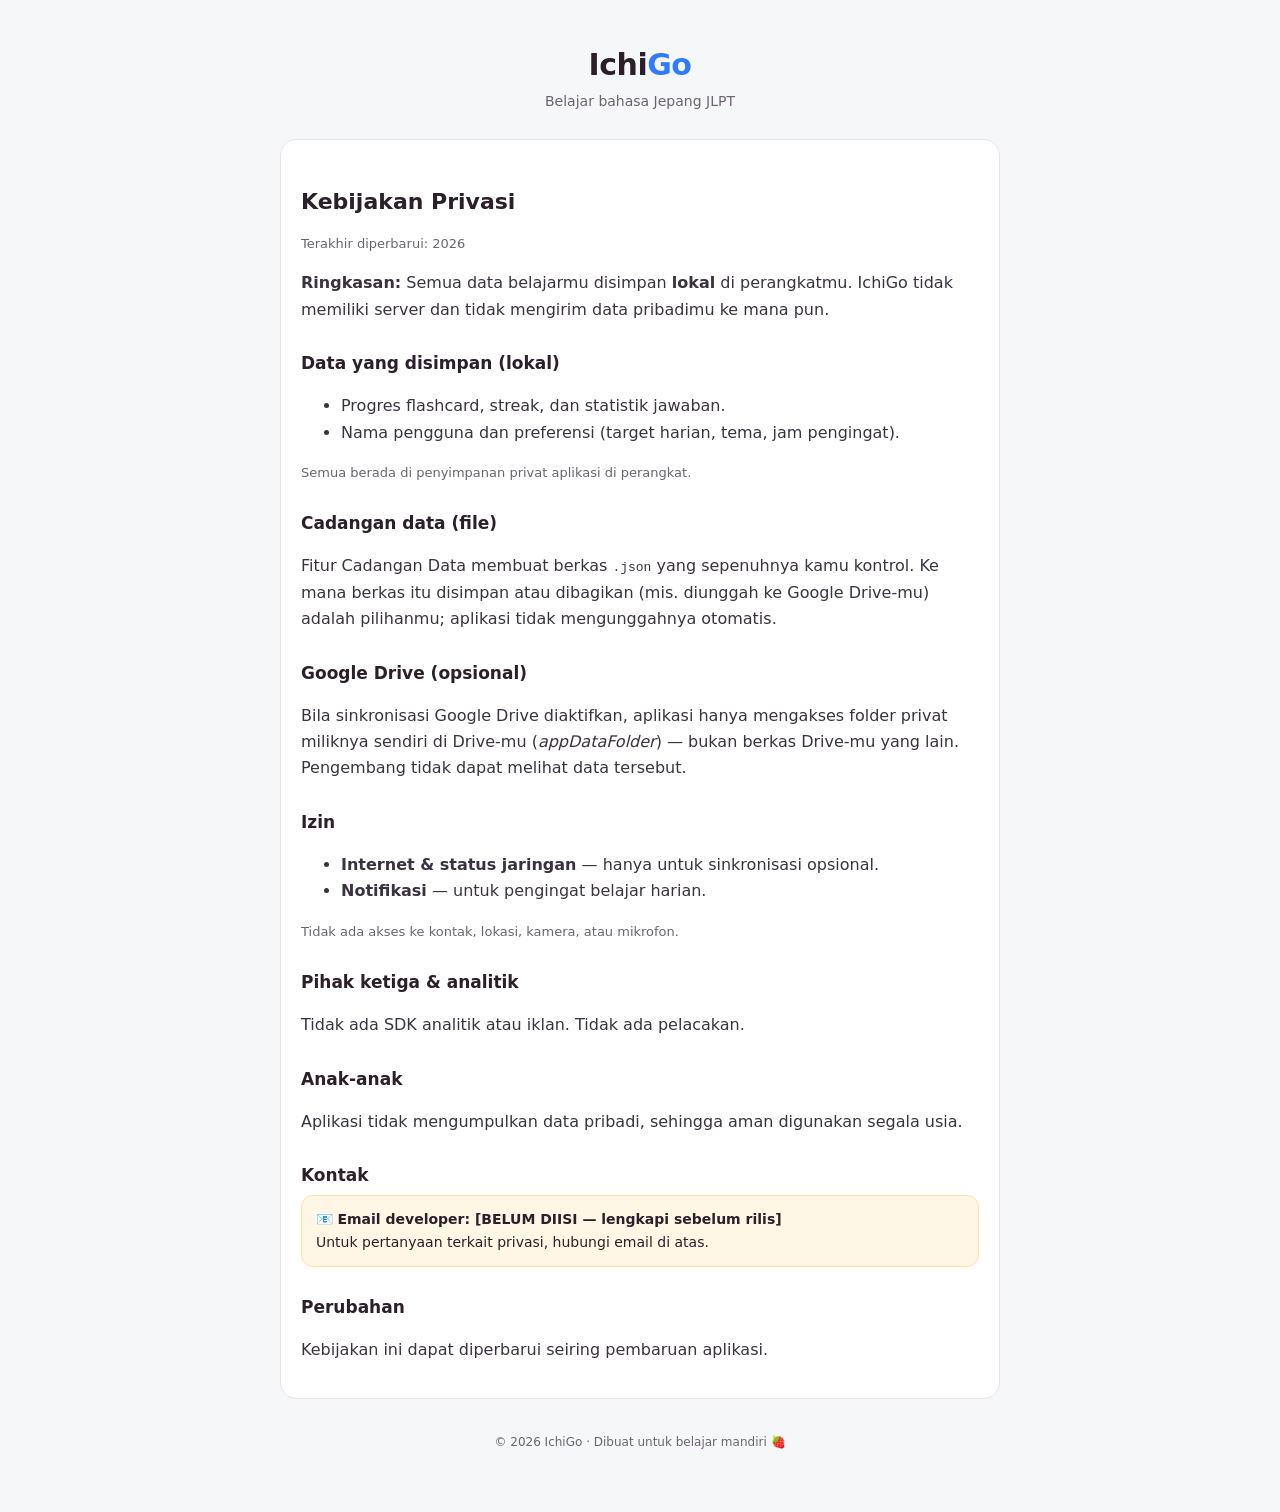
==== web/privacy.html @ dbcce214 "feat: Android unit tests + CI, Home "Mulai Review", rename IchiGo, privacy page Part B (engineering)" ====
<!doctype html>
<html lang="id">
<head>
  <meta charset="utf-8" />
  <meta name="viewport" content="width=device-width, initial-scale=1" />
  <title>Kebijakan Privasi — IchiGo</title>
  <style>
    :root { --ink:#2B2029; --muted:#6b6470; --blue:#2E7BFF; --card:#fff; --bg:#f6f7f9; --line:#e7e2ee; }
    * { box-sizing: border-box; }
    body { margin:0; background:var(--bg); color:var(--ink);
      font-family: system-ui, -apple-system, "Segoe UI", Roboto, sans-serif; line-height:1.65; }
    .wrap { max-width: 760px; margin: 0 auto; padding: 28px 20px 60px; }
    header { text-align:center; padding: 12px 0 8px; }
    .logo { font-size: 30px; font-weight: 800; letter-spacing:-.5px; }
    .logo span { color: var(--blue); }
    .sub { color: var(--muted); font-size: 14px; }
    h1 { font-size: 22px; margin: 26px 0 6px; }
    h2 { font-size: 17px; margin: 26px 0 6px; }
    p, li { color:#3a333f; }
    .card { background:var(--card); border:1px solid var(--line); border-radius:16px; padding: 18px 20px; margin-top: 18px; }
    .muted { color: var(--muted); font-size: 13px; }
    .note { background:#fff7e6; border:1px solid #ffe0a3; border-radius:12px; padding:12px 14px; font-size:14px; }
    a { color: var(--blue); }
    footer { text-align:center; color:var(--muted); font-size:12px; margin-top:34px; }
  </style>
</head>
<body>
  <div class="wrap">
    <header>
      <div class="logo">Ichi<span>Go</span></div>
      <div class="sub">Belajar bahasa Jepang JLPT</div>
    </header>

    <div class="card">
      <h1>Kebijakan Privasi</h1>
      <p class="muted">Terakhir diperbarui: 2026</p>
      <p><strong>Ringkasan:</strong> Semua data belajarmu disimpan <strong>lokal</strong> di
      perangkatmu. IchiGo tidak memiliki server dan tidak mengirim data pribadimu ke mana pun.</p>

      <h2>Data yang disimpan (lokal)</h2>
      <ul>
        <li>Progres flashcard, streak, dan statistik jawaban.</li>
        <li>Nama pengguna dan preferensi (target harian, tema, jam pengingat).</li>
      </ul>
      <p class="muted">Semua berada di penyimpanan privat aplikasi di perangkat.</p>

      <h2>Cadangan data (file)</h2>
      <p>Fitur Cadangan Data membuat berkas <code>.json</code> yang sepenuhnya kamu kontrol.
      Ke mana berkas itu disimpan atau dibagikan (mis. diunggah ke Google Drive-mu) adalah
      pilihanmu; aplikasi tidak mengunggahnya otomatis.</p>

      <h2>Google Drive (opsional)</h2>
      <p>Bila sinkronisasi Google Drive diaktifkan, aplikasi hanya mengakses folder privat
      miliknya sendiri di Drive-mu (<em>appDataFolder</em>) — bukan berkas Drive-mu yang lain.
      Pengembang tidak dapat melihat data tersebut.</p>

      <h2>Izin</h2>
      <ul>
        <li><strong>Internet & status jaringan</strong> — hanya untuk sinkronisasi opsional.</li>
        <li><strong>Notifikasi</strong> — untuk pengingat belajar harian.</li>
      </ul>
      <p class="muted">Tidak ada akses ke kontak, lokasi, kamera, atau mikrofon.</p>

      <h2>Pihak ketiga & analitik</h2>
      <p>Tidak ada SDK analitik atau iklan. Tidak ada pelacakan.</p>

      <h2>Anak-anak</h2>
      <p>Aplikasi tidak mengumpulkan data pribadi, sehingga aman digunakan segala usia.</p>

      <h2>Kontak</h2>
      <!-- TODO(developer email): ganti placeholder di bawah dengan email developer sebelum publish ke Play Store. -->
      <div class="note">
        📧 <strong>Email developer: [BELUM DIISI — lengkapi sebelum rilis]</strong><br />
        Untuk pertanyaan terkait privasi, hubungi email di atas.
      </div>

      <h2>Perubahan</h2>
      <p>Kebijakan ini dapat diperbarui seiring pembaruan aplikasi.</p>
    </div>

    <footer>© 2026 IchiGo · Dibuat untuk belajar mandiri 🍓</footer>
  </div>
</body>
</html>
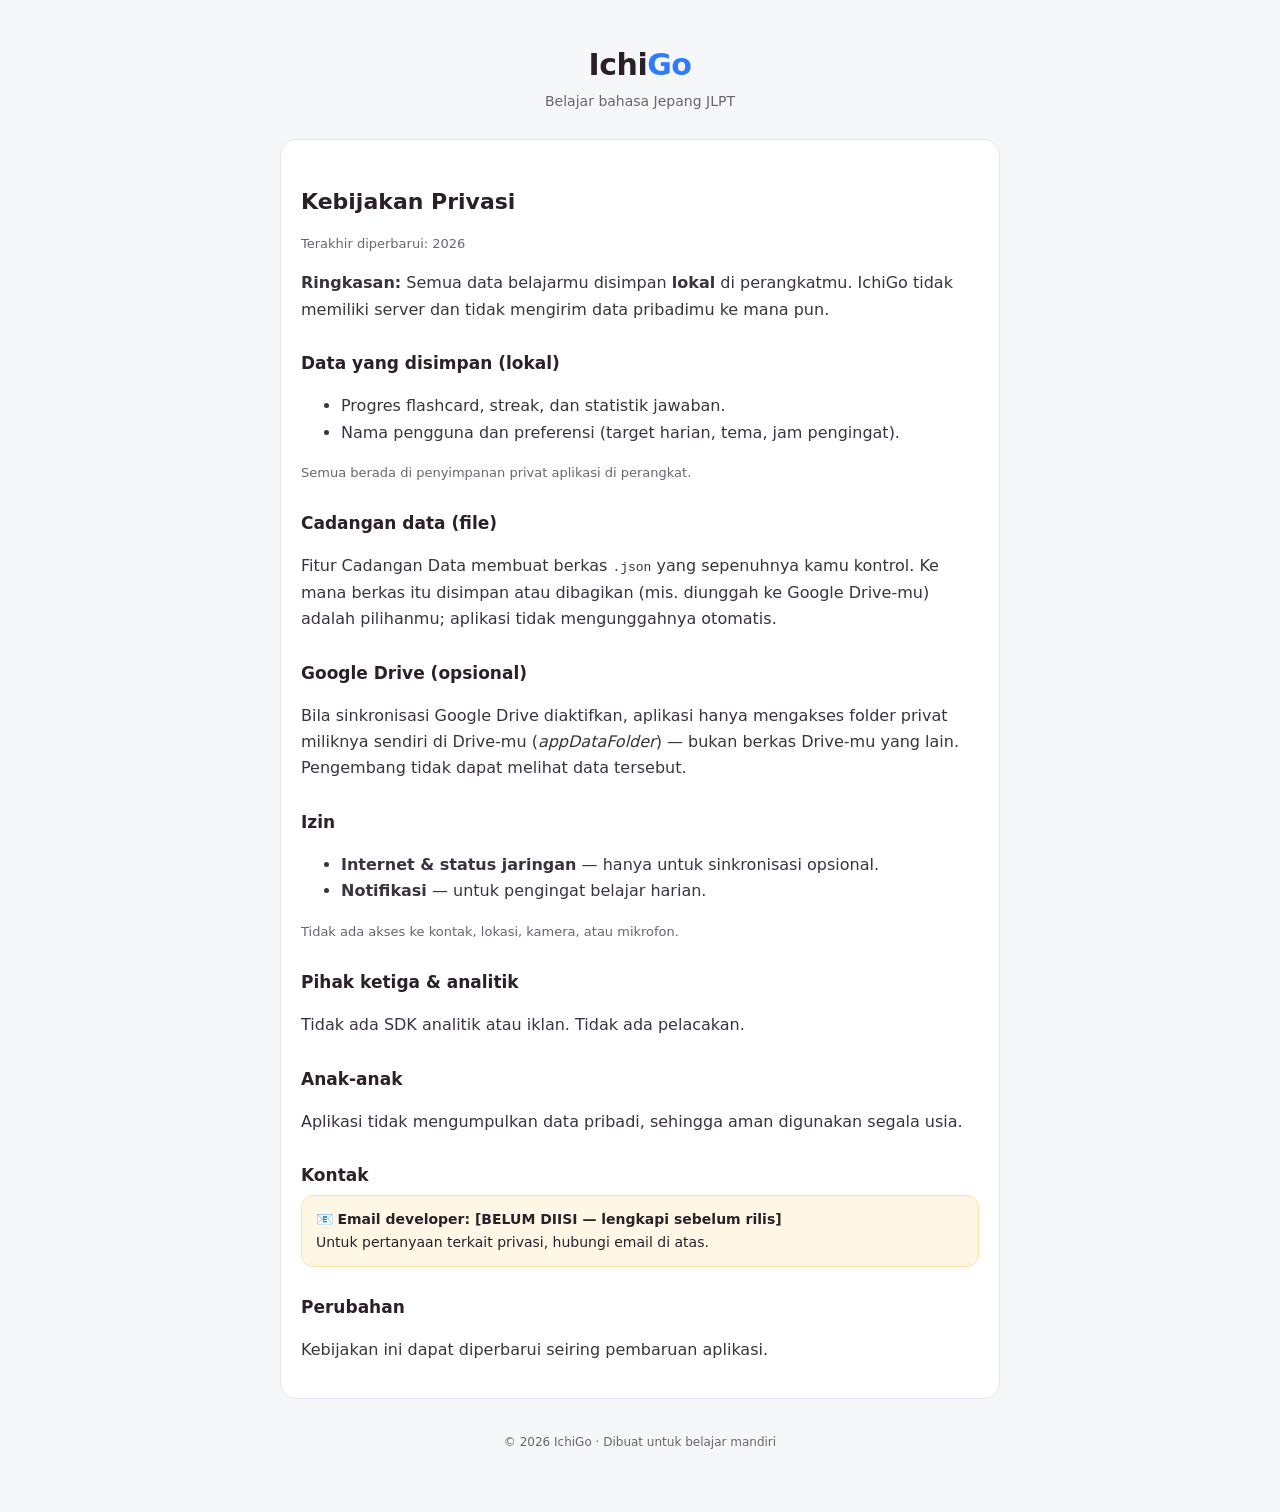
==== commit 24961f4a: "chore: drop strawberry emoji + Play Store assets & guide Branding: IchiGo is a play on words (一/五 + " ====
--- a/web/privacy.html
+++ b/web/privacy.html
@@ -78,7 +78,7 @@
       <p>Kebijakan ini dapat diperbarui seiring pembaruan aplikasi.</p>
     </div>
 
-    <footer>© 2026 IchiGo · Dibuat untuk belajar mandiri 🍓</footer>
+    <footer>© 2026 IchiGo · Dibuat untuk belajar mandiri</footer>
   </div>
 </body>
 </html>
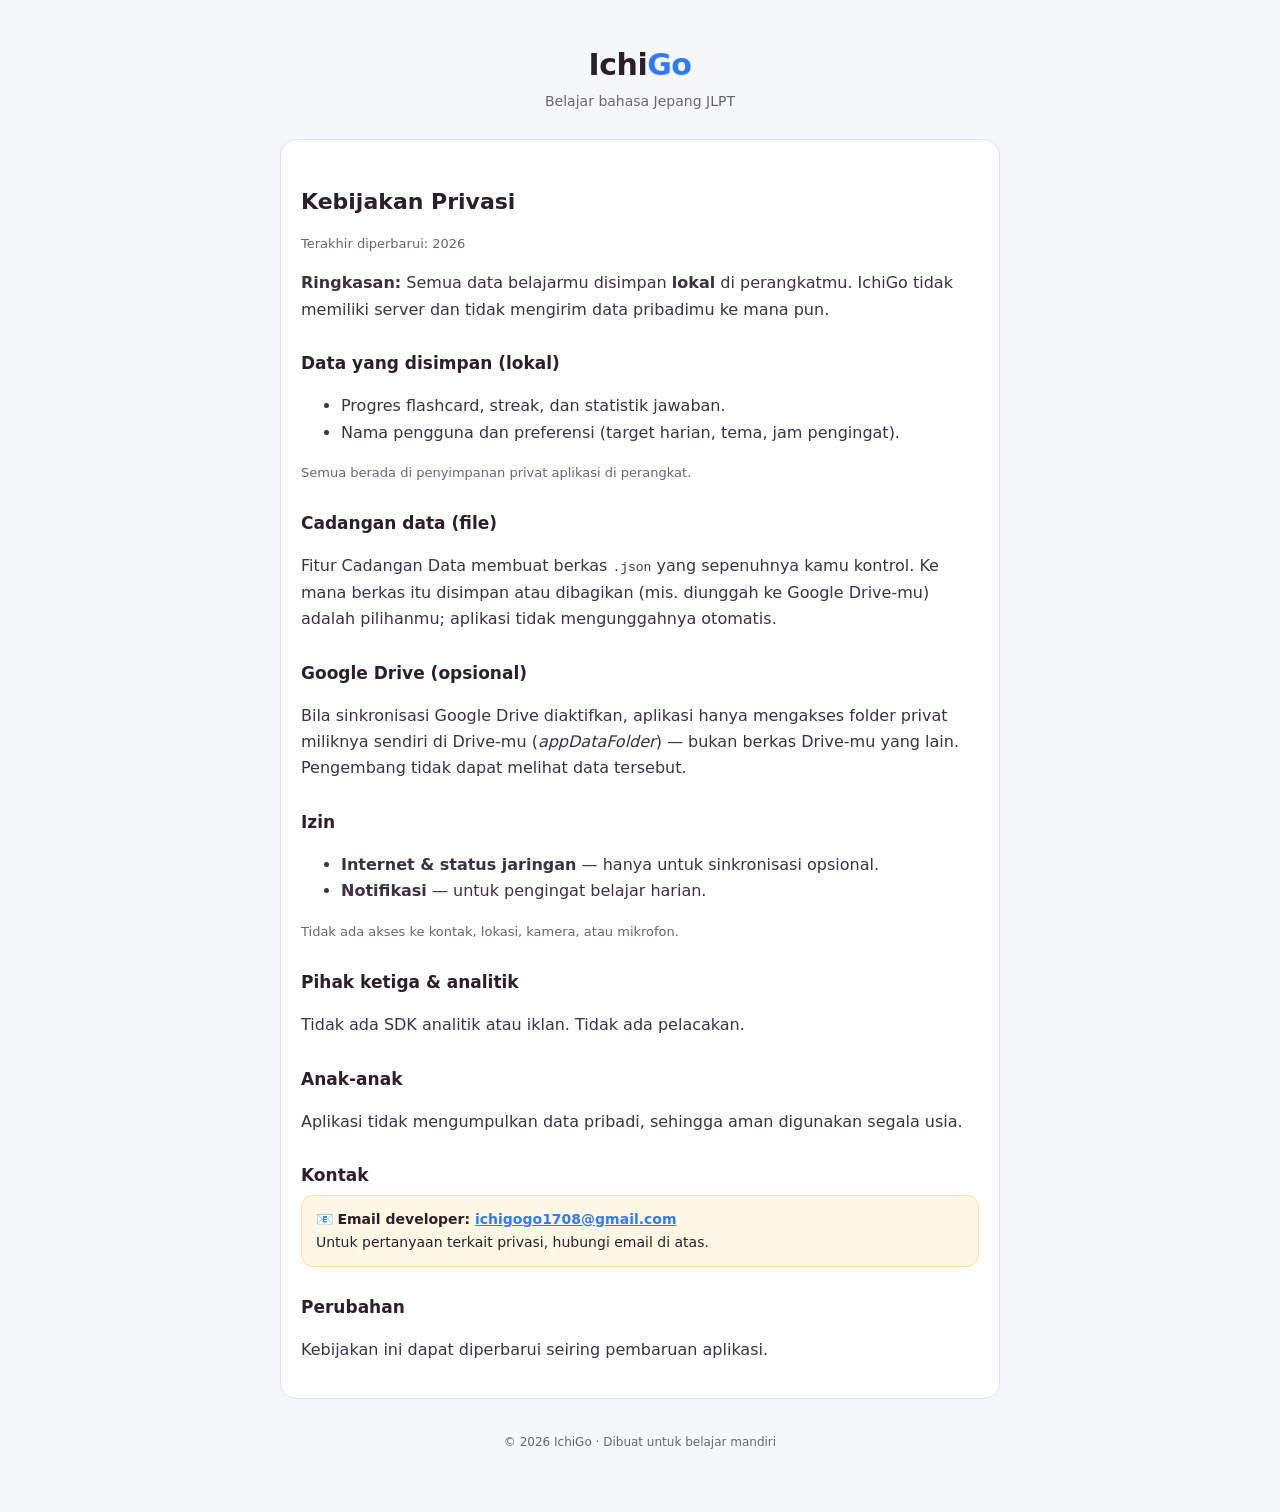
==== commit b1d84548: "chore: fill in developer contact email (v1.2.1) Set the developer contact email (ichigogo1708@gmail." ====
--- a/web/privacy.html
+++ b/web/privacy.html
@@ -68,9 +68,8 @@
       <p>Aplikasi tidak mengumpulkan data pribadi, sehingga aman digunakan segala usia.</p>
 
       <h2>Kontak</h2>
-      <!-- TODO(developer email): ganti placeholder di bawah dengan email developer sebelum publish ke Play Store. -->
       <div class="note">
-        📧 <strong>Email developer: [BELUM DIISI — lengkapi sebelum rilis]</strong><br />
+        📧 <strong>Email developer: <a href="mailto:ichigogo1708@gmail.com">ichigogo1708@gmail.com</a></strong><br />
         Untuk pertanyaan terkait privasi, hubungi email di atas.
       </div>
 
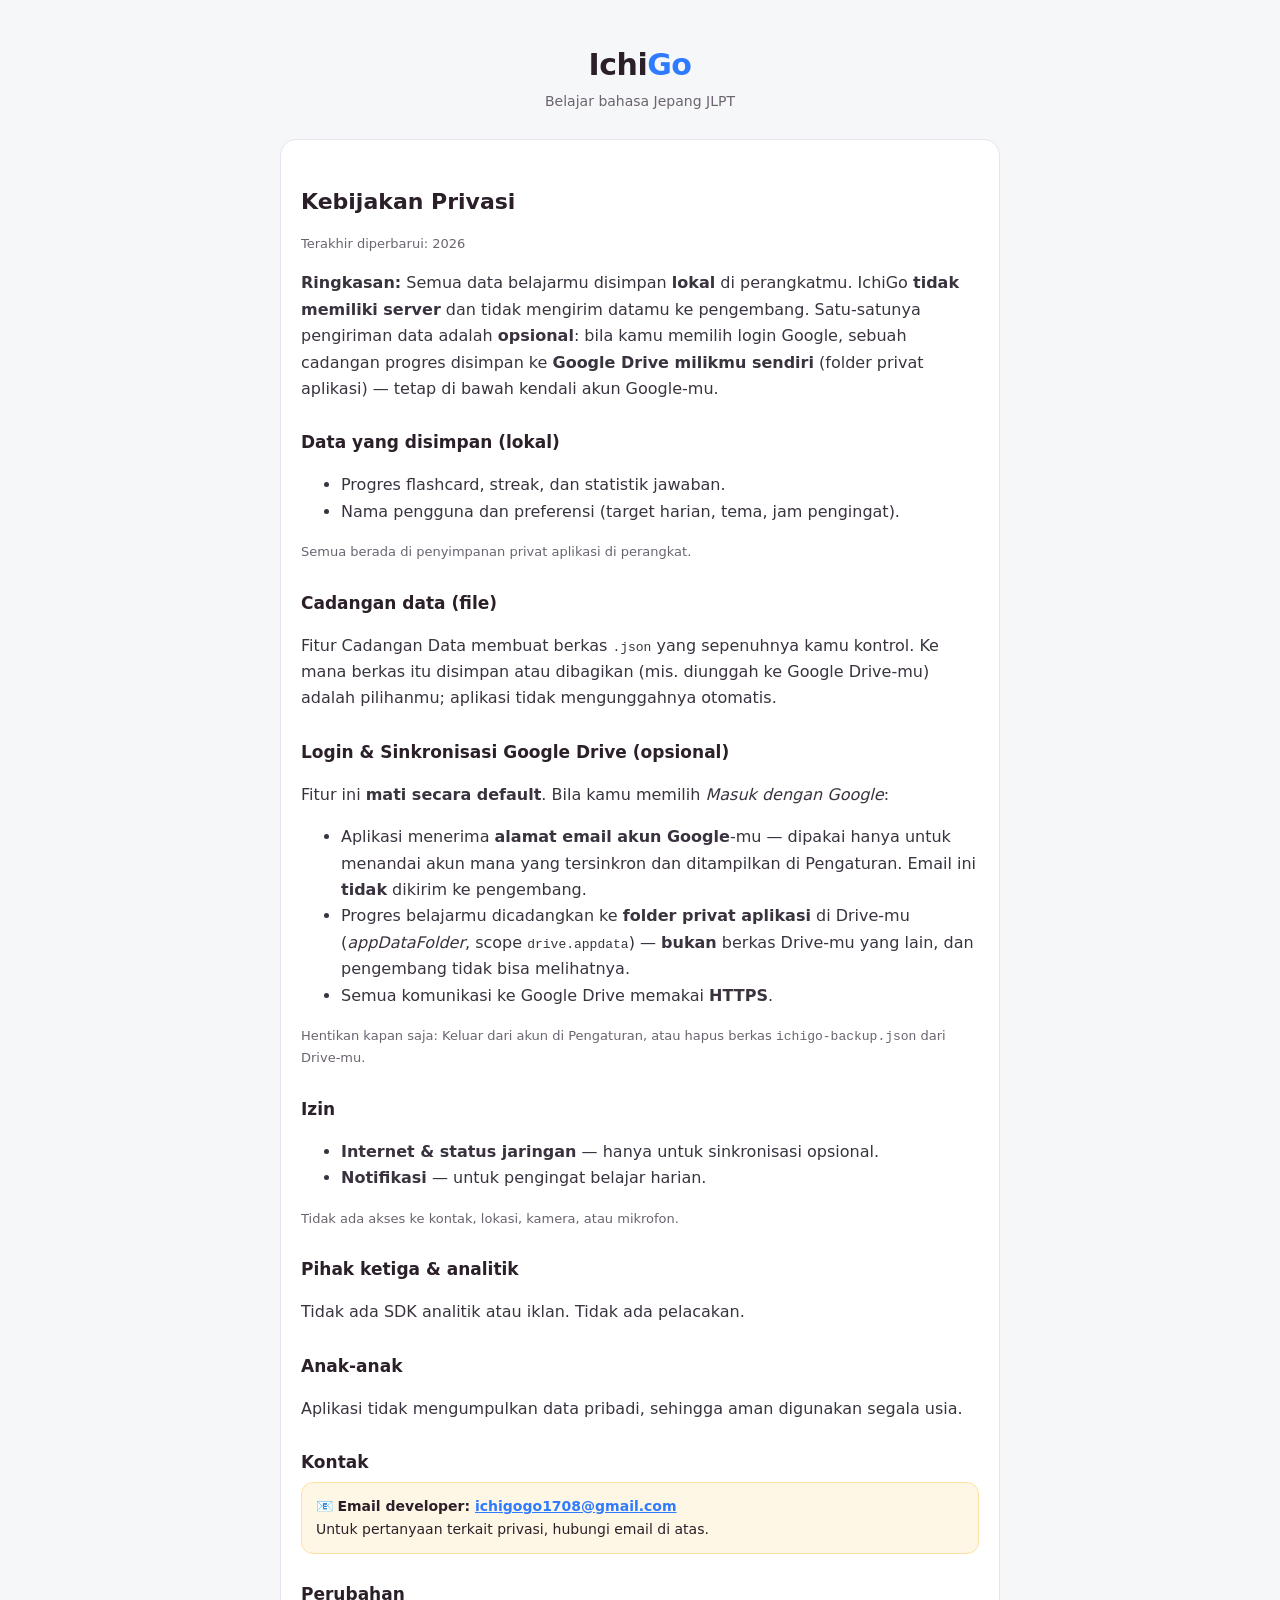
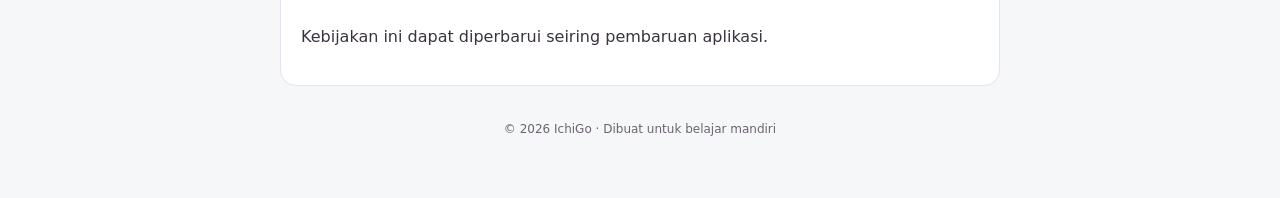
==== commit c9b1b097: "docs(playstore): SHA-1 Play App Signing untuk OAuth + verifikasi produksi + privacy Persiapan rilis " ====
--- a/web/privacy.html
+++ b/web/privacy.html
@@ -35,7 +35,10 @@
       <h1>Kebijakan Privasi</h1>
       <p class="muted">Terakhir diperbarui: 2026</p>
       <p><strong>Ringkasan:</strong> Semua data belajarmu disimpan <strong>lokal</strong> di
-      perangkatmu. IchiGo tidak memiliki server dan tidak mengirim data pribadimu ke mana pun.</p>
+      perangkatmu. IchiGo <strong>tidak memiliki server</strong> dan tidak mengirim datamu ke
+      pengembang. Satu-satunya pengiriman data adalah <strong>opsional</strong>: bila kamu memilih
+      login Google, sebuah cadangan progres disimpan ke <strong>Google Drive milikmu sendiri</strong>
+      (folder privat aplikasi) — tetap di bawah kendali akun Google-mu.</p>
 
       <h2>Data yang disimpan (lokal)</h2>
       <ul>
@@ -49,10 +52,20 @@
       Ke mana berkas itu disimpan atau dibagikan (mis. diunggah ke Google Drive-mu) adalah
       pilihanmu; aplikasi tidak mengunggahnya otomatis.</p>
 
-      <h2>Google Drive (opsional)</h2>
-      <p>Bila sinkronisasi Google Drive diaktifkan, aplikasi hanya mengakses folder privat
-      miliknya sendiri di Drive-mu (<em>appDataFolder</em>) — bukan berkas Drive-mu yang lain.
-      Pengembang tidak dapat melihat data tersebut.</p>
+      <h2>Login &amp; Sinkronisasi Google Drive (opsional)</h2>
+      <p>Fitur ini <strong>mati secara default</strong>. Bila kamu memilih <em>Masuk dengan
+      Google</em>:</p>
+      <ul>
+        <li>Aplikasi menerima <strong>alamat email akun Google</strong>-mu — dipakai hanya untuk
+        menandai akun mana yang tersinkron dan ditampilkan di Pengaturan. Email ini
+        <strong>tidak</strong> dikirim ke pengembang.</li>
+        <li>Progres belajarmu dicadangkan ke <strong>folder privat aplikasi</strong> di Drive-mu
+        (<em>appDataFolder</em>, scope <code>drive.appdata</code>) — <strong>bukan</strong> berkas
+        Drive-mu yang lain, dan pengembang tidak bisa melihatnya.</li>
+        <li>Semua komunikasi ke Google Drive memakai <strong>HTTPS</strong>.</li>
+      </ul>
+      <p class="muted">Hentikan kapan saja: Keluar dari akun di Pengaturan, atau hapus berkas
+      <code>ichigo-backup.json</code> dari Drive-mu.</p>
 
       <h2>Izin</h2>
       <ul>
